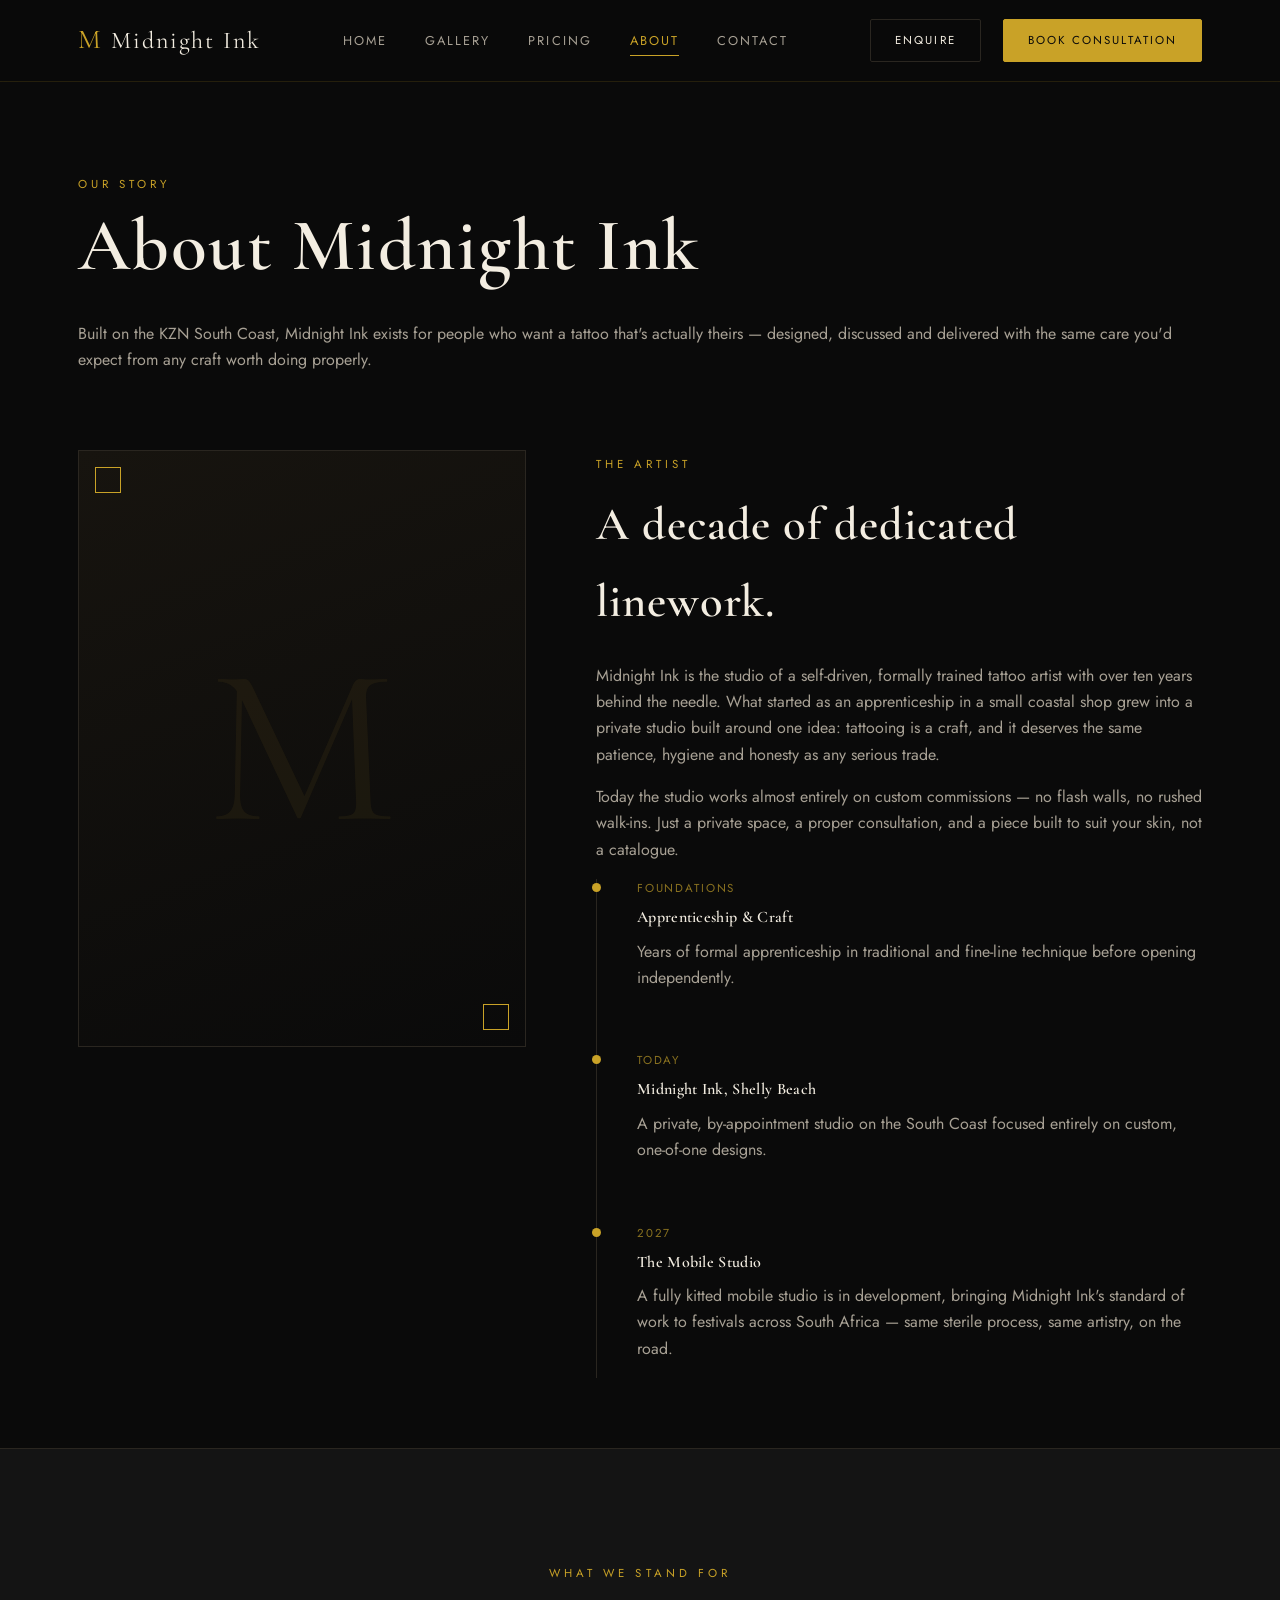
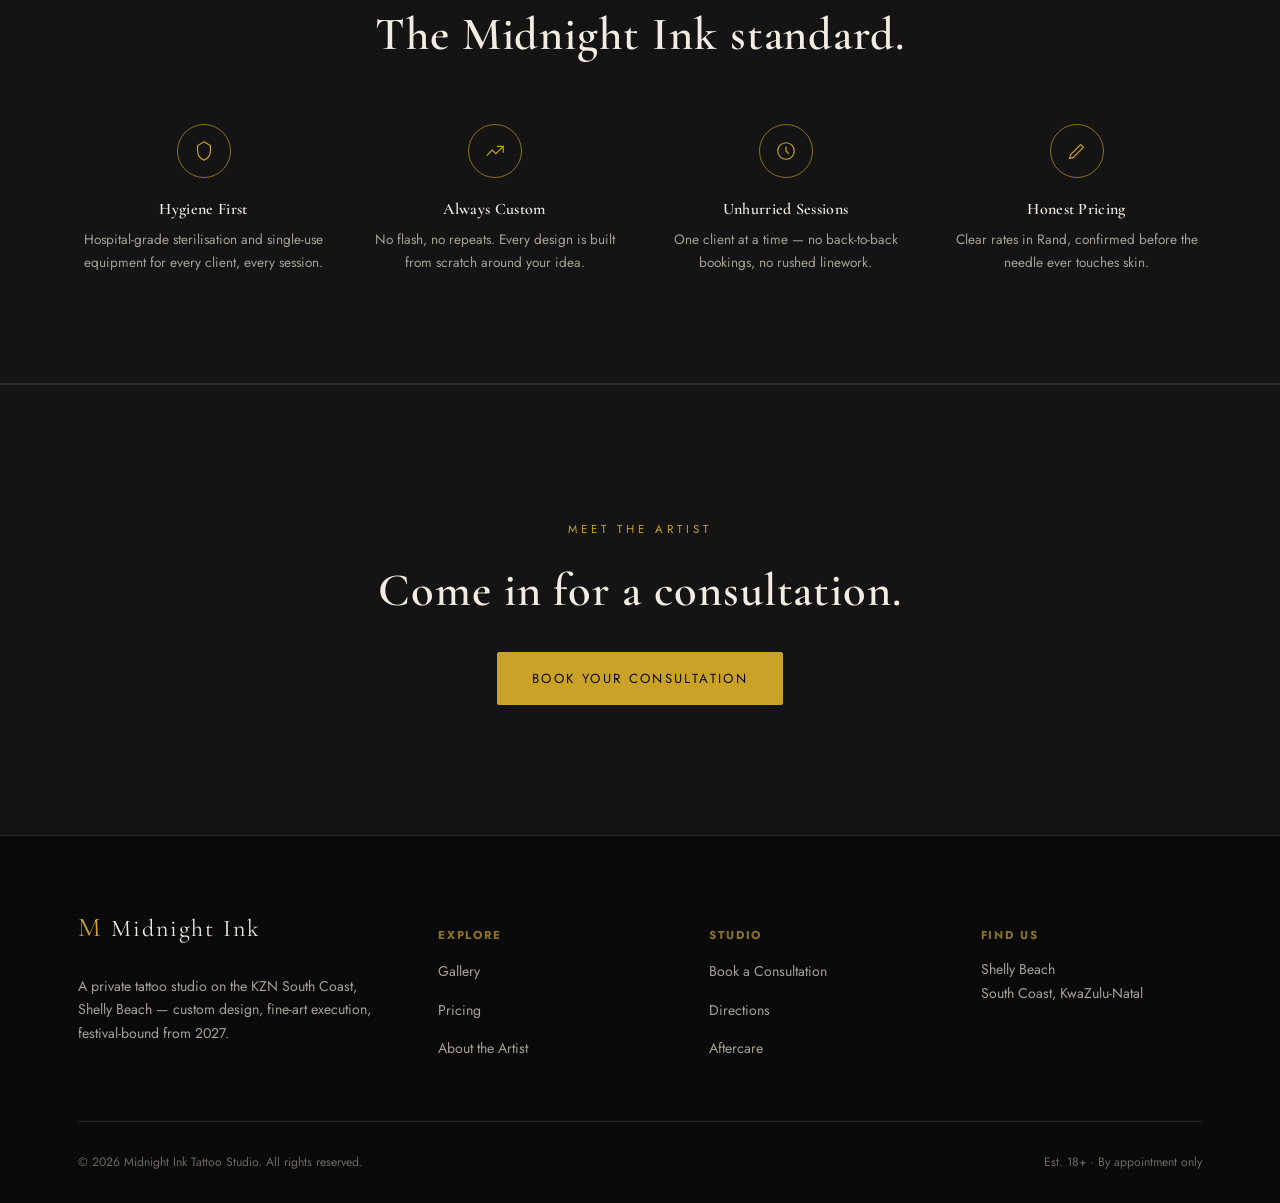
==== about.html @ 81fb279e "Add Midnight Ink Tattoo Studio website Five-page static site (home, gallery, pricing, about, contact" ====
<!DOCTYPE html>
<html lang="en">
<head>
<meta charset="UTF-8">
<meta name="viewport" content="width=device-width, initial-scale=1.0">
<title>About — Midnight Ink Tattoo Studio</title>
<meta name="description" content="The story behind Midnight Ink Tattoo Studio — a custom tattoo house on the KZN South Coast, Shelly Beach, and our upcoming mobile studio touring festivals from 2027.">
<link rel="icon" type="image/svg+xml" href="favicon.svg">
<link rel="preconnect" href="https://fonts.googleapis.com">
<link rel="preconnect" href="https://fonts.gstatic.com" crossorigin>
<link href="https://fonts.googleapis.com/css2?family=Cormorant+Garamond:ital,wght@0,400;0,500;0,600;1,500&family=Jost:wght@300;400;500;600&display=swap" rel="stylesheet">
<link rel="stylesheet" href="css/style.css">
</head>
<body>

<header class="site-header">
  <nav class="nav">
    <a href="index.html" class="logo"><span class="mark">M</span> Midnight Ink</a>
    <ul class="nav-links">
      <li><a href="index.html">Home</a></li>
      <li><a href="gallery.html">Gallery</a></li>
      <li><a href="pricing.html">Pricing</a></li>
      <li><a href="about.html">About</a></li>
      <li><a href="contact.html">Contact</a></li>
    </ul>
    <div class="nav-cta">
      <a href="contact.html" class="btn btn-ghost">Enquire</a>
      <a href="contact.html" class="btn btn-solid">Book Consultation</a>
    </div>
    <button class="nav-toggle" aria-label="Toggle navigation"><span></span><span></span><span></span></button>
  </nav>
</header>

<main>
  <section class="about-hero">
    <div class="container">
      <span class="eyebrow">Our Story</span>
      <h1>About Midnight Ink</h1>
      <p class="lede">Built on the KZN South Coast, Midnight Ink exists for people who want a tattoo that's actually theirs — designed, discussed and delivered with the same care you'd expect from any craft worth doing properly.</p>
    </div>
  </section>

  <section class="section-tight" style="padding-top:0;">
    <div class="container artist-grid">
      <div>
        <div class="intro-visual" style="aspect-ratio:3/4;">
          <span class="frame-corner fc-tl"></span>
          <span class="frame-corner fc-br"></span>
        </div>
      </div>
      <div>
        <span class="eyebrow">The Artist</span>
        <h2>A decade of dedicated linework.</h2>
        <p>Midnight Ink is the studio of a self‑driven, formally trained tattoo artist with over ten years behind the needle. What started as an apprenticeship in a small coastal shop grew into a private studio built around one idea: tattooing is a craft, and it deserves the same patience, hygiene and honesty as any serious trade.</p>
        <p>Today the studio works almost entirely on custom commissions — no flash walls, no rushed walk‑ins. Just a private space, a proper consultation, and a piece built to suit your skin, not a catalogue.</p>
        <div class="timeline">
          <div class="t-item">
            <span class="t-year">Foundations</span>
            <h4>Apprenticeship &amp; Craft</h4>
            <p>Years of formal apprenticeship in traditional and fine‑line technique before opening independently.</p>
          </div>
          <div class="t-item">
            <span class="t-year">Today</span>
            <h4>Midnight Ink, Shelly Beach</h4>
            <p>A private, by‑appointment studio on the South Coast focused entirely on custom, one‑of‑one designs.</p>
          </div>
          <div class="t-item">
            <span class="t-year">2027</span>
            <h4>The Mobile Studio</h4>
            <p>A fully kitted mobile studio is in development, bringing Midnight Ink's standard of work to festivals across South Africa — same sterile process, same artistry, on the road.</p>
          </div>
        </div>
      </div>
    </div>
  </section>

  <section class="band-dark band-line">
    <div class="container">
      <div class="section-head center">
        <span class="eyebrow">What We Stand For</span>
        <h2>The Midnight Ink standard.</h2>
      </div>
      <div class="values-grid">
        <div class="value-item">
          <div class="v-icon"><svg viewBox="0 0 24 24" fill="none" stroke="#c9a227" stroke-width="1.3"><path d="M12 2l7 4v6c0 5-3.5 8.5-7 10-3.5-1.5-7-5-7-10V6l7-4z"/></svg></div>
          <h4>Hygiene First</h4>
          <p>Hospital‑grade sterilisation and single‑use equipment for every client, every session.</p>
        </div>
        <div class="value-item">
          <div class="v-icon"><svg viewBox="0 0 24 24" fill="none" stroke="#c9a227" stroke-width="1.3"><path d="M3 17l6-6 4 4 8-8"/><path d="M14 7h7v7"/></svg></div>
          <h4>Always Custom</h4>
          <p>No flash, no repeats. Every design is built from scratch around your idea.</p>
        </div>
        <div class="value-item">
          <div class="v-icon"><svg viewBox="0 0 24 24" fill="none" stroke="#c9a227" stroke-width="1.3"><circle cx="12" cy="12" r="9"/><path d="M12 7v5l3 3"/></svg></div>
          <h4>Unhurried Sessions</h4>
          <p>One client at a time — no back‑to‑back bookings, no rushed linework.</p>
        </div>
        <div class="value-item">
          <div class="v-icon"><svg viewBox="0 0 24 24" fill="none" stroke="#c9a227" stroke-width="1.3"><path d="M4 20l4-1 11-11-3-3L5 16l-1 4z"/></svg></div>
          <h4>Honest Pricing</h4>
          <p>Clear rates in Rand, confirmed before the needle ever touches skin.</p>
        </div>
      </div>
    </div>
  </section>

  <section class="cta-band">
    <div class="container">
      <span class="eyebrow">Meet the Artist</span>
      <h2>Come in for a consultation.</h2>
      <a href="contact.html" class="btn btn-solid">Book Your Consultation</a>
    </div>
  </section>
</main>

<footer class="site-footer">
  <div class="container">
    <div class="footer-grid">
      <div>
        <div class="logo" style="margin-bottom:1em;"><span class="mark">M</span> Midnight Ink</div>
        <p>A private tattoo studio on the KZN South Coast, Shelly Beach — custom design, fine‑art execution, festival‑bound from 2027.</p>
      </div>
      <div>
        <h5>Explore</h5>
        <ul class="footer-links">
          <li><a href="gallery.html">Gallery</a></li>
          <li><a href="pricing.html">Pricing</a></li>
          <li><a href="about.html">About the Artist</a></li>
        </ul>
      </div>
      <div>
        <h5>Studio</h5>
        <ul class="footer-links">
          <li><a href="contact.html">Book a Consultation</a></li>
          <li><a href="contact.html">Directions</a></li>
          <li><a href="contact.html">Aftercare</a></li>
        </ul>
      </div>
      <div>
        <h5>Find Us</h5>
        <p>Shelly Beach<br>South Coast, KwaZulu‑Natal</p>
      </div>
    </div>
    <div class="footer-bottom">
      <span>© 2026 Midnight Ink Tattoo Studio. All rights reserved.</span>
      <span>Est. 18+ · By appointment only</span>
    </div>
  </div>
</footer>

<script src="js/main.js"></script>
</body>
</html>
---- css/style.css ----
/* ==========================================================================
   Midnight Ink Tattoo Studio — luxury dark/gold theme
   ========================================================================== */

:root {
  --ink-black: #0a0a0a;
  --ink-charcoal: #141414;
  --ink-charcoal-2: #1c1a17;
  --ink-line: #2a2620;
  --gold: #c9a227;
  --gold-soft: #d9bd63;
  --gold-dim: #8a7220;
  --cream: #f3ede1;
  --grey: #a7a094;
  --grey-dim: #6f695e;
  --font-display: "Cormorant Garamond", "Playfair Display", Georgia, serif;
  --font-body: "Jost", "Helvetica Neue", Arial, sans-serif;
  --container: 1180px;
}

* { box-sizing: border-box; }

html { scroll-behavior: smooth; }

body {
  margin: 0;
  background: var(--ink-black);
  color: var(--cream);
  font-family: var(--font-body);
  font-size: 16px;
  line-height: 1.65;
  -webkit-font-smoothing: antialiased;
}

img { max-width: 100%; display: block; }

a { color: inherit; text-decoration: none; }

h1, h2, h3, h4 {
  font-family: var(--font-display);
  font-weight: 600;
  letter-spacing: 0.02em;
  margin: 0 0 0.5em;
  color: var(--cream);
}

h1 { font-size: clamp(2.6rem, 6vw, 4.6rem); line-height: 1.05; }
h2 { font-size: clamp(2rem, 4vw, 2.9rem); }
h3 { font-size: 1.5rem; }

p { margin: 0 0 1em; color: var(--grey); }

.eyebrow {
  display: inline-block;
  font-family: var(--font-body);
  text-transform: uppercase;
  letter-spacing: 0.35em;
  font-size: 0.72rem;
  color: var(--gold);
  margin-bottom: 1.1em;
}

.container {
  max-width: var(--container);
  margin: 0 auto;
  padding: 0 28px;
}

.gold { color: var(--gold); }

/* Buttons */
.btn {
  display: inline-flex;
  align-items: center;
  gap: 10px;
  padding: 15px 34px;
  border: 1px solid var(--gold);
  border-radius: 2px;
  font-family: var(--font-body);
  font-size: 0.82rem;
  letter-spacing: 0.18em;
  text-transform: uppercase;
  color: var(--gold);
  background: transparent;
  cursor: pointer;
  transition: all 0.35s ease;
}
.btn:hover { background: var(--gold); color: var(--ink-black); }

.btn-solid {
  background: var(--gold);
  color: var(--ink-black);
}
.btn-solid:hover {
  background: var(--gold-soft);
  border-color: var(--gold-soft);
  color: var(--ink-black);
}

.btn-ghost {
  border-color: var(--ink-line);
  color: var(--cream);
}
.btn-ghost:hover {
  border-color: var(--gold);
  background: transparent;
  color: var(--gold);
}

/* ---------------------------------------------------------------------- */
/* Header / Nav                                                           */
/* ---------------------------------------------------------------------- */
.site-header {
  position: fixed;
  top: 0; left: 0; right: 0;
  z-index: 200;
  background: rgba(10, 10, 10, 0.75);
  backdrop-filter: blur(10px);
  border-bottom: 1px solid rgba(201, 162, 39, 0.15);
}

.nav {
  max-width: var(--container);
  margin: 0 auto;
  padding: 18px 28px;
  display: flex;
  align-items: center;
  justify-content: space-between;
}

.logo {
  font-family: var(--font-display);
  font-size: 1.5rem;
  letter-spacing: 0.08em;
  display: flex;
  align-items: baseline;
  gap: 8px;
}
.logo .mark { color: var(--gold); font-size: 1.7rem; }

.nav-links {
  display: flex;
  gap: 38px;
  list-style: none;
  margin: 0; padding: 0;
}
.nav-links a {
  font-size: 0.8rem;
  text-transform: uppercase;
  letter-spacing: 0.16em;
  color: var(--grey);
  position: relative;
  padding-bottom: 6px;
  transition: color 0.3s ease;
}
.nav-links a:hover,
.nav-links a.active { color: var(--gold); }
.nav-links a.active::after {
  content: "";
  position: absolute;
  left: 0; right: 0; bottom: 0;
  height: 1px;
  background: var(--gold);
}

.nav-cta { display: flex; align-items: center; gap: 22px; }
.nav-cta .btn { padding: 11px 24px; font-size: 0.72rem; }

.nav-toggle {
  display: none;
  flex-direction: column;
  gap: 5px;
  background: none;
  border: none;
  cursor: pointer;
  padding: 6px;
}
.nav-toggle span {
  width: 24px; height: 1px;
  background: var(--gold);
  display: block;
}

/* ---------------------------------------------------------------------- */
/* Hero                                                                    */
/* ---------------------------------------------------------------------- */
.hero {
  position: relative;
  min-height: 100vh;
  display: flex;
  align-items: center;
  padding-top: 90px;
  overflow: hidden;
  background:
    radial-gradient(ellipse at 20% 20%, rgba(201,162,39,0.10), transparent 55%),
    radial-gradient(ellipse at 80% 70%, rgba(201,162,39,0.06), transparent 50%),
    linear-gradient(180deg, #0a0a0a 0%, #0d0c0a 60%, #0a0a0a 100%);
}
.hero::before {
  content: "";
  position: absolute;
  inset: 0;
  background-image:
    repeating-linear-gradient(0deg, rgba(255,255,255,0.015) 0px, transparent 1px, transparent 3px);
  pointer-events: none;
}
.hero-inner {
  position: relative;
  z-index: 2;
  max-width: 760px;
}
.hero h1 { margin-bottom: 0.3em; }
.hero .lede {
  font-size: 1.15rem;
  color: var(--grey);
  max-width: 540px;
  margin-bottom: 2.2em;
}
.hero-actions { display: flex; gap: 18px; flex-wrap: wrap; }

.hero-badge {
  position: absolute;
  right: 6%;
  bottom: 12%;
  z-index: 2;
  text-align: right;
  border-right: 1px solid var(--ink-line);
  padding-right: 22px;
  display: none;
}
.hero-badge .num { font-family: var(--font-display); font-size: 2.4rem; color: var(--gold); display: block; }
.hero-badge .lbl { font-size: 0.7rem; letter-spacing: 0.2em; text-transform: uppercase; color: var(--grey-dim); }

@media (min-width: 900px) { .hero-badge { display: block; } }

.scroll-cue {
  position: absolute;
  left: 28px;
  bottom: 40px;
  writing-mode: vertical-rl;
  font-size: 0.7rem;
  letter-spacing: 0.3em;
  text-transform: uppercase;
  color: var(--grey-dim);
  display: flex;
  align-items: center;
  gap: 14px;
}
.scroll-cue::after {
  content: "";
  width: 1px; height: 50px;
  background: linear-gradient(var(--gold), transparent);
}

/* ---------------------------------------------------------------------- */
/* Section scaffolding                                                    */
/* ---------------------------------------------------------------------- */
section { padding: 110px 0; position: relative; }
.section-tight { padding: 70px 0; }
.section-head {
  max-width: 640px;
  margin-bottom: 3.2em;
}
.section-head.center { margin-left: auto; margin-right: auto; text-align: center; }

.divider {
  width: 60px;
  height: 1px;
  background: var(--gold);
  margin: 0 auto 2.4em;
  border: none;
}

.band-dark { background: var(--ink-charcoal); }
.band-line { border-top: 1px solid var(--ink-line); border-bottom: 1px solid var(--ink-line); }

/* ---------------------------------------------------------------------- */
/* Home: intro / highlights                                               */
/* ---------------------------------------------------------------------- */
.intro-grid {
  display: grid;
  grid-template-columns: 1fr 1fr;
  gap: 70px;
  align-items: center;
}
.intro-visual {
  aspect-ratio: 4/5;
  border: 1px solid var(--ink-line);
  position: relative;
  background:
    linear-gradient(160deg, #17140f 0%, #0a0a0a 100%);
  overflow: hidden;
}
.intro-visual::before {
  content: "M";
  font-family: var(--font-display);
  position: absolute;
  inset: 0;
  display: flex;
  align-items: center;
  justify-content: center;
  font-size: 14rem;
  color: rgba(201,162,39,0.07);
}
.intro-visual .frame-corner {
  position: absolute;
  width: 26px; height: 26px;
  border: 1px solid var(--gold);
}
.fc-tl { top: 16px; left: 16px; border-right: none; border-bottom: none; }
.fc-br { bottom: 16px; right: 16px; border-left: none; border-top: none; }

.stat-row {
  display: flex;
  gap: 50px;
  margin-top: 2.4em;
  flex-wrap: wrap;
}
.stat b {
  display: block;
  font-family: var(--font-display);
  font-size: 2.2rem;
  color: var(--gold);
}
.stat span {
  font-size: 0.72rem;
  letter-spacing: 0.14em;
  text-transform: uppercase;
  color: var(--grey-dim);
}

/* Highlight cards (services teaser) */
.card-grid {
  display: grid;
  grid-template-columns: repeat(3, 1fr);
  gap: 1px;
  background: var(--ink-line);
  border: 1px solid var(--ink-line);
}
.card {
  background: var(--ink-black);
  padding: 46px 38px;
  transition: background 0.35s ease;
}
.card:hover { background: var(--ink-charcoal-2); }
.card .num {
  font-family: var(--font-display);
  color: var(--gold-dim);
  font-size: 0.85rem;
  letter-spacing: 0.1em;
  margin-bottom: 1.4em;
  display: block;
}
.card h3 { margin-bottom: 0.5em; }
.card p { margin-bottom: 0; font-size: 0.92rem; }

/* Mobile studio / festival banner */
.festival-banner {
  border: 1px solid var(--gold-dim);
  padding: 60px;
  display: grid;
  grid-template-columns: auto 1fr auto;
  gap: 40px;
  align-items: center;
  background: linear-gradient(120deg, rgba(201,162,39,0.06), transparent 60%);
}
.festival-banner .tag {
  font-family: var(--font-display);
  font-size: 3.4rem;
  color: var(--gold);
  line-height: 1;
  white-space: nowrap;
}
.festival-banner h3 { margin-bottom: 0.3em; }
.festival-banner p { margin-bottom: 0; max-width: 480px; }

/* Testimonial */
.quote-block {
  max-width: 780px;
  margin: 0 auto;
  text-align: center;
}
.quote-block blockquote {
  font-family: var(--font-display);
  font-size: clamp(1.4rem, 2.6vw, 2rem);
  font-style: italic;
  color: var(--cream);
  margin: 0 0 1.2em;
  line-height: 1.5;
}
.quote-block cite {
  font-style: normal;
  font-size: 0.78rem;
  letter-spacing: 0.16em;
  text-transform: uppercase;
  color: var(--grey-dim);
}

/* CTA band */
.cta-band {
  text-align: center;
  padding: 130px 0;
  background: var(--ink-charcoal);
  border-top: 1px solid var(--ink-line);
}
.cta-band h2 { max-width: 620px; margin-left: auto; margin-right: auto; }
.cta-band p { max-width: 480px; margin-left: auto; margin-right: auto; }

/* ---------------------------------------------------------------------- */
/* Gallery page                                                           */
/* ---------------------------------------------------------------------- */
.filter-bar {
  display: flex;
  gap: 10px;
  flex-wrap: wrap;
  margin-bottom: 3em;
}
.filter-btn {
  padding: 10px 22px;
  border: 1px solid var(--ink-line);
  background: transparent;
  color: var(--grey);
  font-size: 0.74rem;
  letter-spacing: 0.14em;
  text-transform: uppercase;
  cursor: pointer;
  transition: all 0.25s ease;
}
.filter-btn:hover { border-color: var(--gold-dim); color: var(--cream); }
.filter-btn.active { border-color: var(--gold); color: var(--gold); background: rgba(201,162,39,0.08); }

.gallery-grid {
  display: grid;
  grid-template-columns: repeat(3, 1fr);
  gap: 26px;
}
.gallery-item {
  position: relative;
  aspect-ratio: 3/4;
  overflow: hidden;
  border: 1px solid var(--ink-line);
  background: var(--ink-charcoal-2);
  cursor: pointer;
}
.gallery-item .swatch {
  position: absolute;
  inset: 0;
  display: flex;
  align-items: center;
  justify-content: center;
  transition: transform 0.6s ease;
}
.gallery-item:hover .swatch { transform: scale(1.06); }
.gallery-item .swatch svg { width: 46%; opacity: 0.55; }

.gallery-item .g-info {
  position: absolute;
  left: 0; right: 0; bottom: 0;
  padding: 22px 24px;
  background: linear-gradient(0deg, rgba(0,0,0,0.85), transparent);
}
.gallery-item .g-info .g-place {
  font-size: 0.68rem;
  letter-spacing: 0.16em;
  text-transform: uppercase;
  color: var(--gold);
  margin-bottom: 4px;
  display: block;
}
.gallery-item .g-info h4 { margin: 0; font-size: 1.15rem; }

.gallery-note {
  margin-top: 3.5em;
  padding: 32px;
  border: 1px dashed var(--ink-line);
  text-align: center;
  color: var(--grey-dim);
  font-size: 0.85rem;
}

/* ---------------------------------------------------------------------- */
/* Pricing page                                                           */
/* ---------------------------------------------------------------------- */
.pricing-grid {
  display: grid;
  grid-template-columns: repeat(3, 1fr);
  gap: 1px;
  background: var(--ink-line);
  border: 1px solid var(--ink-line);
  margin-bottom: 4em;
}
.price-card {
  background: var(--ink-black);
  padding: 50px 40px;
  display: flex;
  flex-direction: column;
}
.price-card.featured { background: var(--ink-charcoal-2); }
.price-card .p-label {
  font-size: 0.72rem;
  letter-spacing: 0.2em;
  text-transform: uppercase;
  color: var(--gold);
  margin-bottom: 1em;
}
.price-card .p-size { color: var(--grey-dim); font-size: 0.85rem; margin-bottom: 1.6em; }
.price-card .p-amount {
  font-family: var(--font-display);
  font-size: 2.6rem;
  color: var(--cream);
  margin-bottom: 0.1em;
}
.price-card .p-amount small { font-size: 1rem; color: var(--grey-dim); font-weight: 400; }
.price-card ul {
  list-style: none;
  padding: 0; margin: 1.6em 0 0;
  border-top: 1px solid var(--ink-line);
  padding-top: 1.4em;
  flex: 1;
}
.price-card li {
  font-size: 0.88rem;
  color: var(--grey);
  padding: 7px 0;
  padding-left: 20px;
  position: relative;
}
.price-card li::before {
  content: "—";
  position: absolute;
  left: 0;
  color: var(--gold-dim);
}

.price-table {
  width: 100%;
  border-collapse: collapse;
  margin-bottom: 4em;
}
.price-table th, .price-table td {
  text-align: left;
  padding: 18px 20px;
  border-bottom: 1px solid var(--ink-line);
}
.price-table th {
  font-size: 0.7rem;
  letter-spacing: 0.16em;
  text-transform: uppercase;
  color: var(--gold);
  font-weight: 500;
}
.price-table td { color: var(--grey); font-size: 0.95rem; }
.price-table td.amt { color: var(--cream); font-family: var(--font-display); font-size: 1.1rem; }
.price-table tr:hover td { color: var(--cream); }

.info-columns {
  display: grid;
  grid-template-columns: repeat(3, 1fr);
  gap: 50px;
}
.info-columns h4 { color: var(--gold); font-size: 1rem; text-transform: uppercase; letter-spacing: 0.1em; font-family: var(--font-body); }
.info-columns p { font-size: 0.92rem; }

/* ---------------------------------------------------------------------- */
/* About page                                                             */
/* ---------------------------------------------------------------------- */
.about-hero {
  padding-top: 170px;
  padding-bottom: 60px;
}
.artist-grid {
  display: grid;
  grid-template-columns: 0.85fr 1.15fr;
  gap: 70px;
  align-items: start;
}
.timeline {
  border-left: 1px solid var(--ink-line);
  padding-left: 40px;
  display: flex;
  flex-direction: column;
  gap: 44px;
}
.timeline .t-item { position: relative; }
.timeline .t-item::before {
  content: "";
  position: absolute;
  left: -45px; top: 4px;
  width: 9px; height: 9px;
  border-radius: 50%;
  background: var(--gold);
}
.timeline .t-year {
  font-size: 0.72rem;
  letter-spacing: 0.16em;
  color: var(--gold-dim);
  text-transform: uppercase;
  margin-bottom: 6px;
  display: block;
}

.values-grid {
  display: grid;
  grid-template-columns: repeat(4, 1fr);
  gap: 40px;
}
.value-item { text-align: center; }
.value-item .v-icon {
  width: 54px; height: 54px;
  margin: 0 auto 18px;
  border: 1px solid var(--gold-dim);
  border-radius: 50%;
  display: flex; align-items: center; justify-content: center;
}
.value-item .v-icon svg { width: 22px; height: 22px; }
.value-item h4 { font-size: 1rem; margin-bottom: 0.4em; }
.value-item p { font-size: 0.85rem; margin: 0; }

/* ---------------------------------------------------------------------- */
/* Contact page                                                           */
/* ---------------------------------------------------------------------- */
.contact-hero { padding-top: 170px; padding-bottom: 40px; }
.contact-grid {
  display: grid;
  grid-template-columns: 1fr 1fr;
  gap: 70px;
}
.contact-info-list { list-style: none; padding: 0; margin: 2em 0; }
.contact-info-list li {
  padding: 18px 0;
  border-bottom: 1px solid var(--ink-line);
}
.contact-info-list .ci-label {
  display: block;
  font-size: 0.7rem;
  letter-spacing: 0.16em;
  text-transform: uppercase;
  color: var(--gold-dim);
  margin-bottom: 6px;
}
.contact-info-list .ci-value { color: var(--cream); font-size: 1.05rem; }
.contact-info-list a.ci-value:hover { color: var(--gold); }

.social-row { display: flex; gap: 16px; margin-top: 1.5em; }
.social-row a {
  width: 42px; height: 42px;
  border: 1px solid var(--ink-line);
  display: flex; align-items: center; justify-content: center;
  transition: border-color 0.3s ease, color 0.3s ease;
  color: var(--grey);
}
.social-row a:hover { border-color: var(--gold); color: var(--gold); }
.social-row svg { width: 17px; height: 17px; }

.map-frame {
  border: 1px solid var(--ink-line);
  filter: grayscale(1) invert(0.92) contrast(0.9);
  width: 100%;
  height: 320px;
  background: var(--ink-charcoal-2);
}

form.contact-form { display: flex; flex-direction: column; gap: 22px; }
.form-row { display: grid; grid-template-columns: 1fr 1fr; gap: 22px; }
.field { display: flex; flex-direction: column; gap: 8px; }
.field label {
  font-size: 0.7rem;
  letter-spacing: 0.14em;
  text-transform: uppercase;
  color: var(--grey-dim);
}
.field input, .field select, .field textarea {
  background: var(--ink-charcoal);
  border: 1px solid var(--ink-line);
  color: var(--cream);
  padding: 14px 16px;
  font-family: var(--font-body);
  font-size: 0.95rem;
  border-radius: 2px;
  transition: border-color 0.25s ease;
}
.field input:focus, .field select:focus, .field textarea:focus {
  outline: none;
  border-color: var(--gold);
}
.field textarea { resize: vertical; min-height: 130px; }
.form-note { font-size: 0.78rem; color: var(--grey-dim); }
.form-msg {
  display: none;
  padding: 16px 18px;
  border: 1px solid var(--gold-dim);
  color: var(--gold-soft);
  font-size: 0.88rem;
}
.form-msg.show { display: block; }

.hours-list { list-style: none; padding: 0; margin: 0; }
.hours-list li {
  display: flex;
  justify-content: space-between;
  padding: 10px 0;
  border-bottom: 1px solid var(--ink-line);
  font-size: 0.9rem;
  color: var(--grey);
}
.hours-list li span:last-child { color: var(--cream); }

/* ---------------------------------------------------------------------- */
/* Footer                                                                  */
/* ---------------------------------------------------------------------- */
.site-footer {
  border-top: 1px solid var(--ink-line);
  padding: 70px 0 30px;
  background: var(--ink-black);
}
.footer-grid {
  display: grid;
  grid-template-columns: 1.4fr 1fr 1fr 1fr;
  gap: 50px;
  margin-bottom: 60px;
}
.footer-grid h5 {
  font-size: 0.72rem;
  letter-spacing: 0.16em;
  text-transform: uppercase;
  color: var(--gold-dim);
  margin-bottom: 1.2em;
  font-family: var(--font-body);
}
.footer-grid p { font-size: 0.88rem; }
.footer-links { list-style: none; padding: 0; margin: 0; display: flex; flex-direction: column; gap: 12px; }
.footer-links a { font-size: 0.88rem; color: var(--grey); transition: color 0.25s ease; }
.footer-links a:hover { color: var(--gold); }

.footer-bottom {
  display: flex;
  justify-content: space-between;
  align-items: center;
  padding-top: 30px;
  border-top: 1px solid var(--ink-line);
  font-size: 0.76rem;
  color: var(--grey-dim);
  flex-wrap: wrap;
  gap: 14px;
}

/* ---------------------------------------------------------------------- */
/* Responsive                                                              */
/* ---------------------------------------------------------------------- */
@media (max-width: 980px) {
  .intro-grid, .artist-grid, .contact-grid { grid-template-columns: 1fr; gap: 44px; }
  .card-grid { grid-template-columns: 1fr 1fr; }
  .pricing-grid { grid-template-columns: 1fr 1fr; }
  .gallery-grid { grid-template-columns: 1fr 1fr; }
  .values-grid { grid-template-columns: 1fr 1fr; }
  .info-columns { grid-template-columns: 1fr; gap: 30px; }
  .footer-grid { grid-template-columns: 1fr 1fr; }
  .festival-banner { grid-template-columns: 1fr; text-align: left; padding: 44px 32px; }
}

@media (max-width: 720px) {
  .nav-links, .nav-cta .btn-ghost { display: none; }
  .nav-toggle { display: flex; }
  .nav { padding: 16px 20px; }
  .logo { font-size: 1.15rem; white-space: nowrap; gap: 6px; }
  .logo .mark { font-size: 1.3rem; }
  .nav-cta { gap: 12px; }
  .nav-cta .btn-solid { padding: 10px 16px; font-size: 0.66rem; letter-spacing: 0.1em; white-space: nowrap; }
  .nav.open .nav-links {
    display: flex;
    position: absolute;
    top: 100%; left: 0; right: 0;
    flex-direction: column;
    background: var(--ink-black);
    border-top: 1px solid var(--ink-line);
    border-bottom: 1px solid var(--ink-line);
    padding: 26px 28px;
    gap: 20px;
  }
  .card-grid, .pricing-grid, .gallery-grid, .values-grid, .footer-grid { grid-template-columns: 1fr; }
  .form-row { grid-template-columns: 1fr; }
  section { padding: 70px 0; }
  .stat-row { gap: 30px; }
  .price-table { font-size: 0.85rem; }
  .price-table th, .price-table td { padding: 12px 10px; }
}

@media (max-width: 400px) {
  .nav-cta .btn-solid { display: none; }
}
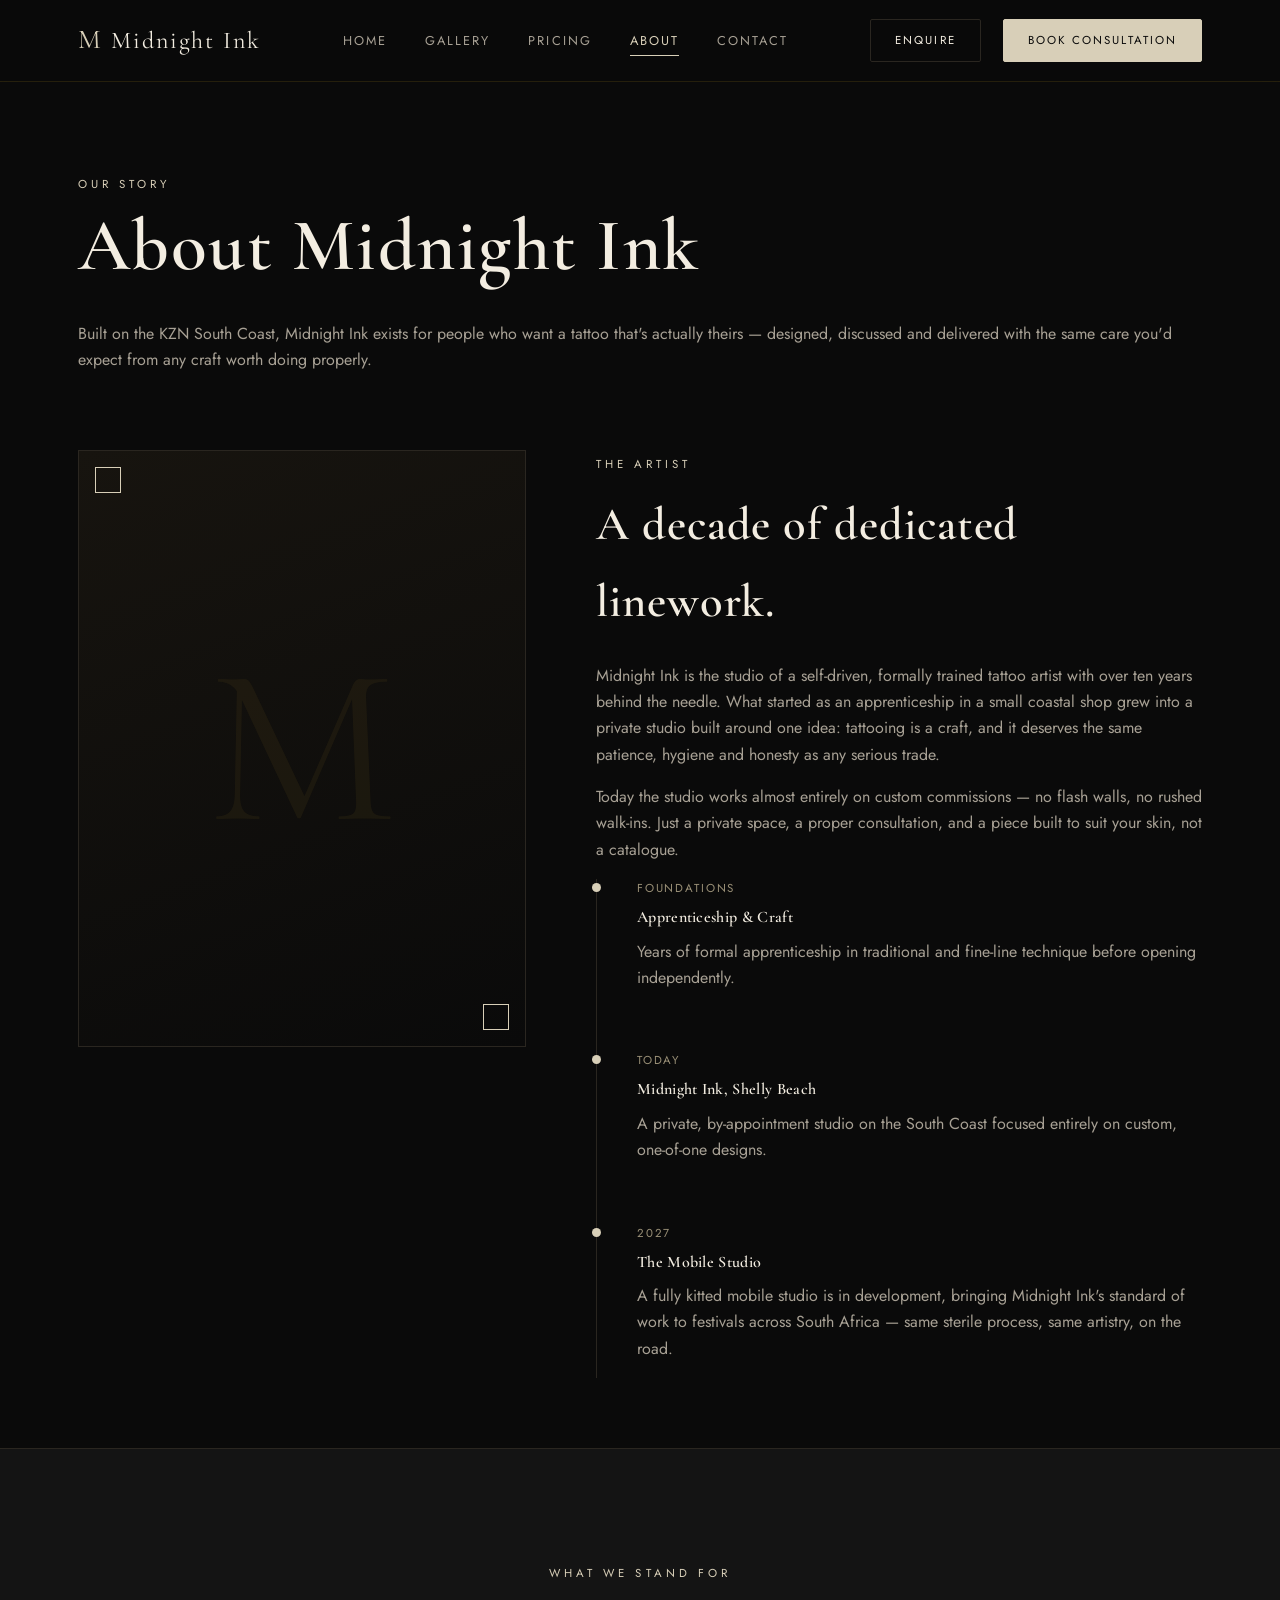
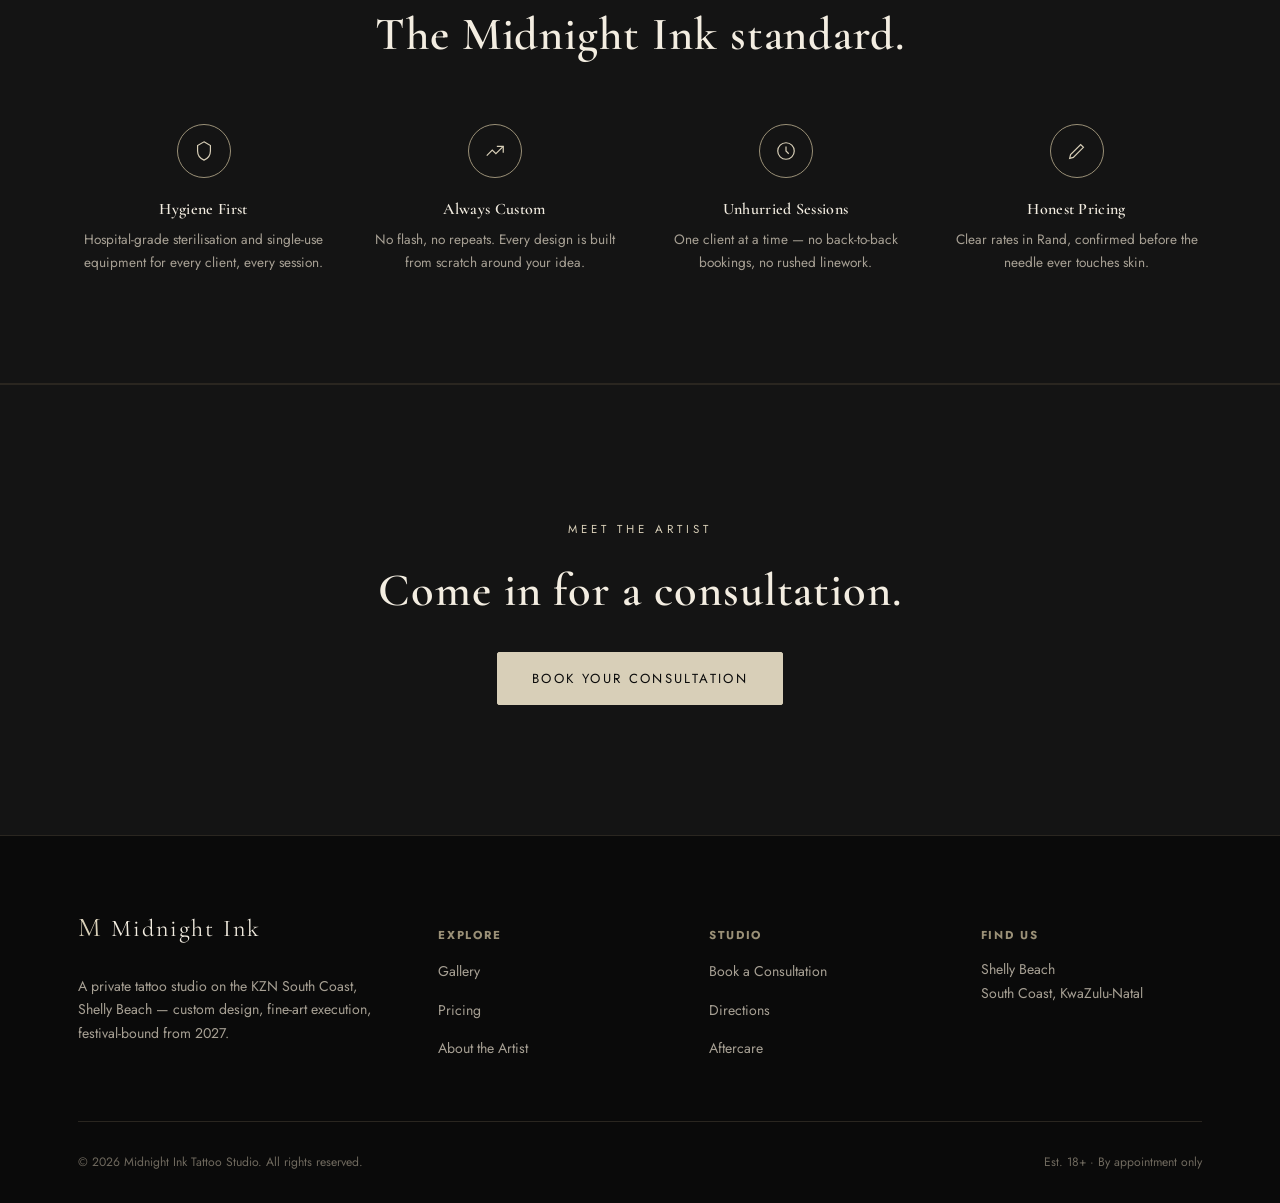
==== commit d4d2ae2e: "Swap gold accents for antique-white palette, add real phone number Replace the gold accent color thr" ====
--- a/about.html
+++ b/about.html
@@ -82,22 +82,22 @@
       </div>
       <div class="values-grid">
         <div class="value-item">
-          <div class="v-icon"><svg viewBox="0 0 24 24" fill="none" stroke="#c9a227" stroke-width="1.3"><path d="M12 2l7 4v6c0 5-3.5 8.5-7 10-3.5-1.5-7-5-7-10V6l7-4z"/></svg></div>
+          <div class="v-icon"><svg viewBox="0 0 24 24" fill="none" stroke="#d8cfb8" stroke-width="1.3"><path d="M12 2l7 4v6c0 5-3.5 8.5-7 10-3.5-1.5-7-5-7-10V6l7-4z"/></svg></div>
           <h4>Hygiene First</h4>
           <p>Hospital‑grade sterilisation and single‑use equipment for every client, every session.</p>
         </div>
         <div class="value-item">
-          <div class="v-icon"><svg viewBox="0 0 24 24" fill="none" stroke="#c9a227" stroke-width="1.3"><path d="M3 17l6-6 4 4 8-8"/><path d="M14 7h7v7"/></svg></div>
+          <div class="v-icon"><svg viewBox="0 0 24 24" fill="none" stroke="#d8cfb8" stroke-width="1.3"><path d="M3 17l6-6 4 4 8-8"/><path d="M14 7h7v7"/></svg></div>
           <h4>Always Custom</h4>
           <p>No flash, no repeats. Every design is built from scratch around your idea.</p>
         </div>
         <div class="value-item">
-          <div class="v-icon"><svg viewBox="0 0 24 24" fill="none" stroke="#c9a227" stroke-width="1.3"><circle cx="12" cy="12" r="9"/><path d="M12 7v5l3 3"/></svg></div>
+          <div class="v-icon"><svg viewBox="0 0 24 24" fill="none" stroke="#d8cfb8" stroke-width="1.3"><circle cx="12" cy="12" r="9"/><path d="M12 7v5l3 3"/></svg></div>
           <h4>Unhurried Sessions</h4>
           <p>One client at a time — no back‑to‑back bookings, no rushed linework.</p>
         </div>
         <div class="value-item">
-          <div class="v-icon"><svg viewBox="0 0 24 24" fill="none" stroke="#c9a227" stroke-width="1.3"><path d="M4 20l4-1 11-11-3-3L5 16l-1 4z"/></svg></div>
+          <div class="v-icon"><svg viewBox="0 0 24 24" fill="none" stroke="#d8cfb8" stroke-width="1.3"><path d="M4 20l4-1 11-11-3-3L5 16l-1 4z"/></svg></div>
           <h4>Honest Pricing</h4>
           <p>Clear rates in Rand, confirmed before the needle ever touches skin.</p>
         </div>
--- a/css/style.css
+++ b/css/style.css
@@ -1,5 +1,5 @@
 /* ==========================================================================
-   Midnight Ink Tattoo Studio — luxury dark/gold theme
+   Midnight Ink Tattoo Studio — luxury dark/antique-white theme
    ========================================================================== */
 
 :root {
@@ -7,9 +7,9 @@
   --ink-charcoal: #141414;
   --ink-charcoal-2: #1c1a17;
   --ink-line: #2a2620;
-  --gold: #c9a227;
-  --gold-soft: #d9bd63;
-  --gold-dim: #8a7220;
+  --gold: #d8cfb8;
+  --gold-soft: #ece6d4;
+  --gold-dim: #9a9077;
   --cream: #f3ede1;
   --grey: #a7a094;
   --grey-dim: #6f695e;
@@ -652,12 +652,16 @@
 .social-row a:hover { border-color: var(--gold); color: var(--gold); }
 .social-row svg { width: 17px; height: 17px; }
 
+.map-wrap {
+  border: 1px solid var(--ink-line);
+  background: var(--ink-charcoal-2);
+}
 .map-frame {
-  border: 1px solid var(--ink-line);
   filter: grayscale(1) invert(0.92) contrast(0.9);
   width: 100%;
   height: 320px;
-  background: var(--ink-charcoal-2);
+  border: none;
+  display: block;
 }
 
 form.contact-form { display: flex; flex-direction: column; gap: 22px; }
